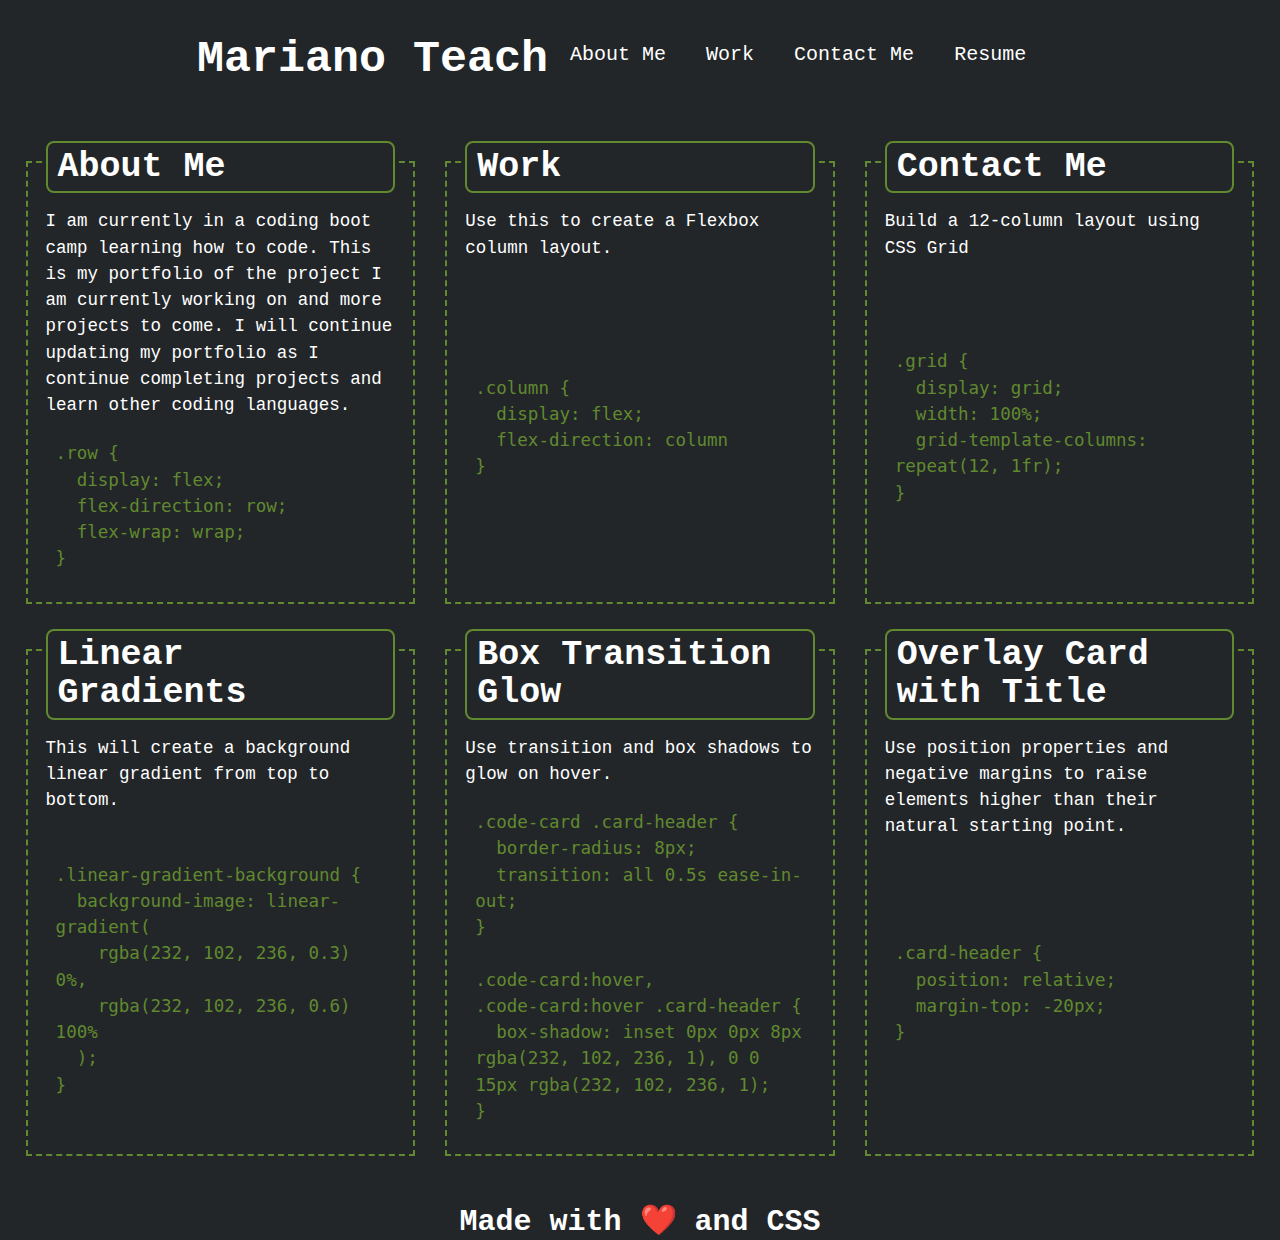
==== index.html @ f0a2143d "first new commit" ====
<!DOCTYPE html>
<html lang="en">

<head>
  <meta charset="UTF-8">
  <meta name="viewport" content="width=device-width, initial-scale=1.0">
  <title>CSS Snippet Cheatsheet</title>
  <link rel="stylesheet" href="./reset.css" />
  <link rel="stylesheet" href="./style.css" />
</head>

<body>


  <header>
    <h1 class="page-title">
      Mariano Teach
    </h1>
    <a href="#">About Me</a>
    <a href="#">Work</a>
    <a href="#">Contact Me</a>
    <a href="#">Resume</a>
  </header>


  <main>
    <section class="row justify-center">
      <div class="card-column">
        <figure class="card code-card">
          <h2 class="card-header">About Me</h2>
          <div class="card-body">
            <p>I am currently in a coding boot camp learning how to code. This is my portfolio of the project I am currently working on and more projects to come.
                I will continue updating my portfolio as I continue completing projects and learn other coding languages.
            </p>
          </div>
          <!-- with the <pre> element, it counts all spaces literally, so proper code indentation cannot be applied in this case -->
          <pre class="code-block"><code>.row {
  display: flex;
  flex-direction: row;
  flex-wrap: wrap;
}</code></pre>
        </figure>
      </div>
      <div class="card-column">
        <figure class="card code-card">
          <h2 class="card-header">Work</h2>
          <div class="card-body">
            <p>Use this to create a Flexbox column layout.</p>
          </div>
          <pre class="code-block"><code>.column {
  display: flex;
  flex-direction: column
}</code></pre>
        </figure>
      </div>

      <div class="card-column">
        <figure class="card code-card">
          <h2 class="card-header">Contact Me</h2>
          <div class="card-body">
            <p>Build a 12-column layout using CSS Grid</p>
          </div>
          <pre class="code-block"><code>.grid {
  display: grid;
  width: 100%;
  grid-template-columns: repeat(12, 1fr);
}</code></pre>
        </figure>
      </div>
      <div class="card-column">
        <figure class="card code-card">
          <h2 class="card-header">Linear Gradients</h2>
          <div class="card-body">
            <p>This will create a background linear gradient from top to bottom.</p>
          </div>
          <pre class="code-block"><code>.linear-gradient-background {
  background-image: linear-gradient(
    rgba(232, 102, 236, 0.3) 0%,
    rgba(232, 102, 236, 0.6) 100%
  );
}</code></pre>
        </figure>
      </div>
      <div class="card-column">
        <figure class="card code-card">
          <h2 class="card-header">Box Transition Glow</h2>
          <div class="card-body">
            <p>Use transition and box shadows to glow on hover.</p>
          </div>
          <pre class="code-block"><code>.code-card .card-header {
  border-radius: 8px;
  transition: all 0.5s ease-in-out;
}

.code-card:hover,
.code-card:hover .card-header {
  box-shadow: inset 0px 0px 8px rgba(232, 102, 236, 1), 0 0 15px rgba(232, 102, 236, 1);
}</code></pre>
        </figure>
      </div>

      <div class="card-column">
        <figure class="card code-card">
          <h2 class="card-header">Overlay Card with Title</h2>
          <div class="card-body">
            <p>Use position properties and negative margins to raise elements higher than their natural starting point.
            </p>
          </div>
          <pre class="code-block"><code>.card-header {
  position: relative;
  margin-top: -20px;
}</code></pre>
        </figure>
      </div>
    </section>
  </main>

  <footer>
    <h3>Made with <span role="img" aria-label="heart">❤️</span> and CSS</h3>
  </footer>

</body>

</html>
---- style.css ----
/* color scheme sourced from http://khroma.co/generator/ */
:root {
    --outer-space: #222629;
    --bright-turquoise: #86C232;
    --gin: #61892f;
    --heliotrope: white;
  }
  
  /* set content highlight color and background */
  ::selection {
    background-color: var(--bright-turquoise);
    color: var(--outer-space);
  }
  
  html {
    /* set 1rem to 10px instead of native 16px to make it easier to calculate font-size values for the rest of the page (e.g. 1.6rem is 16px, 2.0rem is 20px, etc.) */
    font-size: 62.5%;
  }
  
  body {
    /* Sans Serif font stack is implemented to help select the best font for each type of computer operating system */
    font-family: monospace;
  
    /* set body font size to 1.75rem, which is 1.75x more than the font-size of 10px, making it 17.5px  */
    font-size: 1.75rem;
    line-height: 1.5;
    color: var(--gin);
    background-color: var(--outer-space);
  }
  
  h1,
  h2,
  h3,
  h4,
  h5,
  h6 {
    margin-bottom: 0.625rem;
    color: var(--heliotrope);
    font-weight: 700;
    line-height: 1.1;
  }
  
  h1 {
    /* 4rem = 40px (4 * 10px) */
    font-size: 4rem;
  }
  
  h2 {
    font-size: 3.5rem;
  }
  
  h3 {
    font-size: 3rem;
  }
  
  h4 {
    font-size: 2.5rem;
  }
  
  h5 {
    font-size: 2rem;
  }
  
  h6 {
    font-size: 1.5rem;
  }
  
  p {
    margin-bottom: 1rem;
  }
  
  code {
    /* Monospace font stack is used for our code blocks to make it look more like code */
    font-family: Consolas, 'Andale Mono WT', 'Andale Mono', 'Lucida Console',
      'Lucida Sans Typewriter', 'DejaVu Sans Mono', 'Bitstream Vera Sans Mono',
      'Liberation Mono', 'Nimbus Mono L', Monaco, 'Courier New', Courier,
      monospace;
  }
  
  header {
    display: flex;
    width: 96%;
    margin: 0 auto;
    padding: 2.5rem;
    text-align: left;
  }
  
  header h1.page-title {
    padding: 1rem 1.2rem;
    font-size: 4.5rem;
  }
  
  header a {
    display: flex;
    color: var(--outer-space);
    color: var(--heliotrope);
    padding: 20px 10px;
    text-decoration: none;
    text-align: right;
    padding-top: 15px;
    margin-right: 20px;
    font-size: 20px;
  }

 
  main {
    width: 96%;
    margin: 2rem auto;
  }
  
  footer {
    margin: 1.5rem;
    text-align: center;
  }
  
  /* create our main grid with flexbox, use negative margins to offset the padding on the .card-column class */
  .row {
    display: flex;
    flex-wrap: wrap;
    flex-direction: row;
    margin-left: -1.5rem;
    margin-right: -1.5rem;
  }
  
  .justify-center {
    justify-content: center;
  }
  
  /* using a mobile-first approach, set base column width to be 100% and we'll update it using media queries for larger screen sizes */
  .card-column {
    flex: 1 0 100%;
    padding: 1.5rem;
    /* when the screen resizes, make it so our columns don't jump in size */
    transition: flex-basis 500ms linear;
    margin-bottom: 1.5rem;
  }
  
  /* make each code card a flexbox column to align and justify content within it */
  .code-card {
    display: flex;
    flex-direction: column;
    justify-content: flex-start;
    min-height: 100%;
    padding: 2rem;
    color: var(--heliotrope);
  
    /* outline is like border, but on the outside of the box instead of inside */
    outline: 2px dashed var(--gin);
    outline-offset: -2px;
    transition: all 0.5s ease-in-out;
  }
  
  .code-card .card-header {
    /* use position and negative margins to move title of card over the card's outline and create an overlap effect */
    position: relative;
    margin: -4rem 0 1.5rem 0;
    padding: 0.5rem 1rem;
    background-color: var(--outer-space);
    color: var(--heliotrope);
    border: 2px solid var(--gin);
    border-radius: 8px;
    transition: all 0.5s ease-in-out;
  }
  
  /* set an outer and inner drop shadow on the card to create a glowing effect on hover */
  .code-card:hover,
  .code-card:hover .card-header {
    box-shadow: inset 0px 0px 8px var(--heliotrope), 0 0 15px var(--heliotrope);
  }
  
  /* each card's code block grows to the height of the largest code block on the page, making each card even in height */
  .code-card .code-block {
    flex-grow: 1;
  }
  
  .code-card pre {
    /* set styles to make it so code wraps in <pre> instead of overflowing */
    white-space: pre-wrap;
    overflow: auto;
    tab-size: 4;
    padding: 1.2rem 1rem;
    color: var(--gin);
    border-radius: 8px;
    /* use linear-gradient() function to create a fading background  */
    background-image: linear-gradient(
      rgba(#9bacb6) 0%,
      rgba(#394a4d) 100%
    );
    display: flex;
    align-items: center;
  }
  
  /* on <pre> click, select all contents so the code is highlighted */
  .code-card pre:active {
    user-select: all;
  }
  
  /* using a mobile-first approach, use `min-width` values going from narrow -> wide for a responsive design */
  @media screen and (min-width: 768px) {
    /* on tablets, set columns to only be 50% of the width and not grow */
    .card-column {
      flex: 0 0 50%;
      max-width: 50%;
    }
  
    /* select the last child to grow to full width if it has space to grow */
    .card-column:last-child {
      flex-grow: 1;
    }
  }
  
  /* media query for larger screens */
  @media screen and (min-width: 992px) {
    header {
      width: 75%;
    }
  
    .card-column {
      flex: 0 0 33.333%;
      max-width: 33.333%;
    }
  }
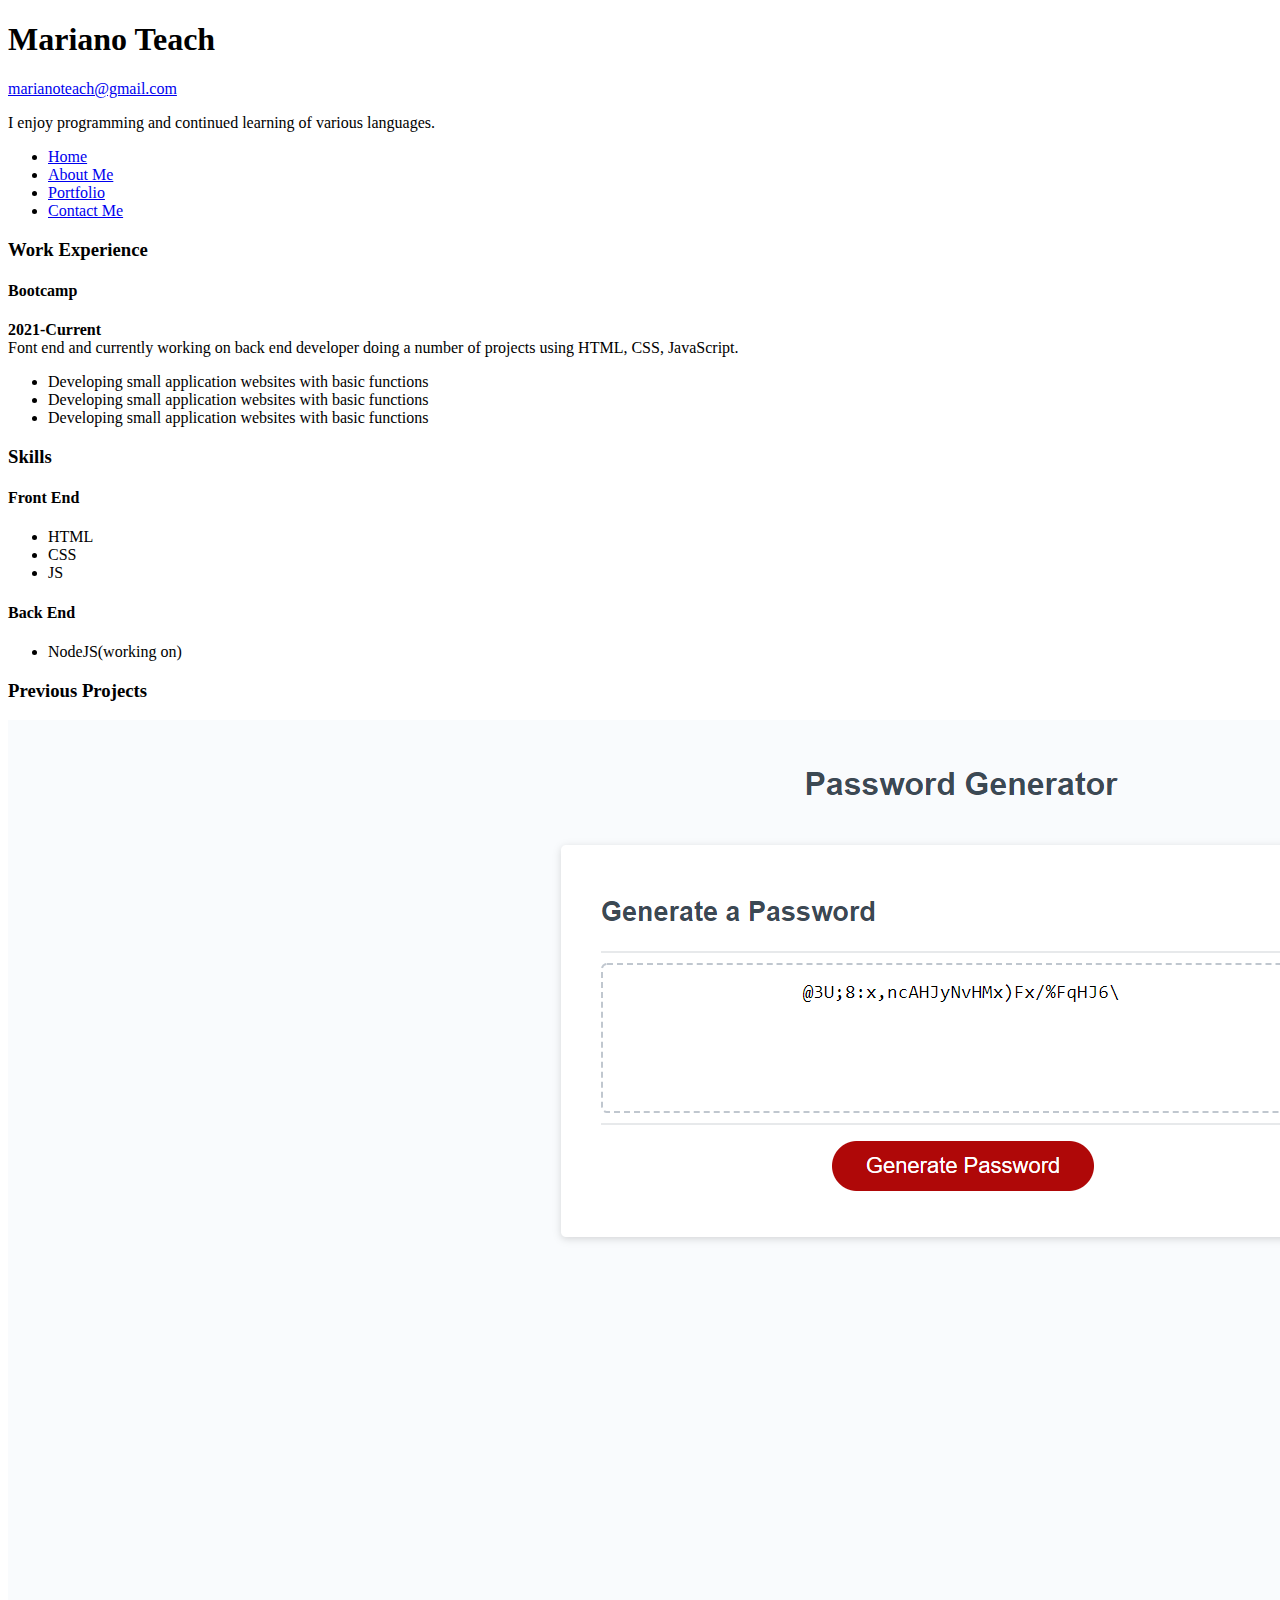
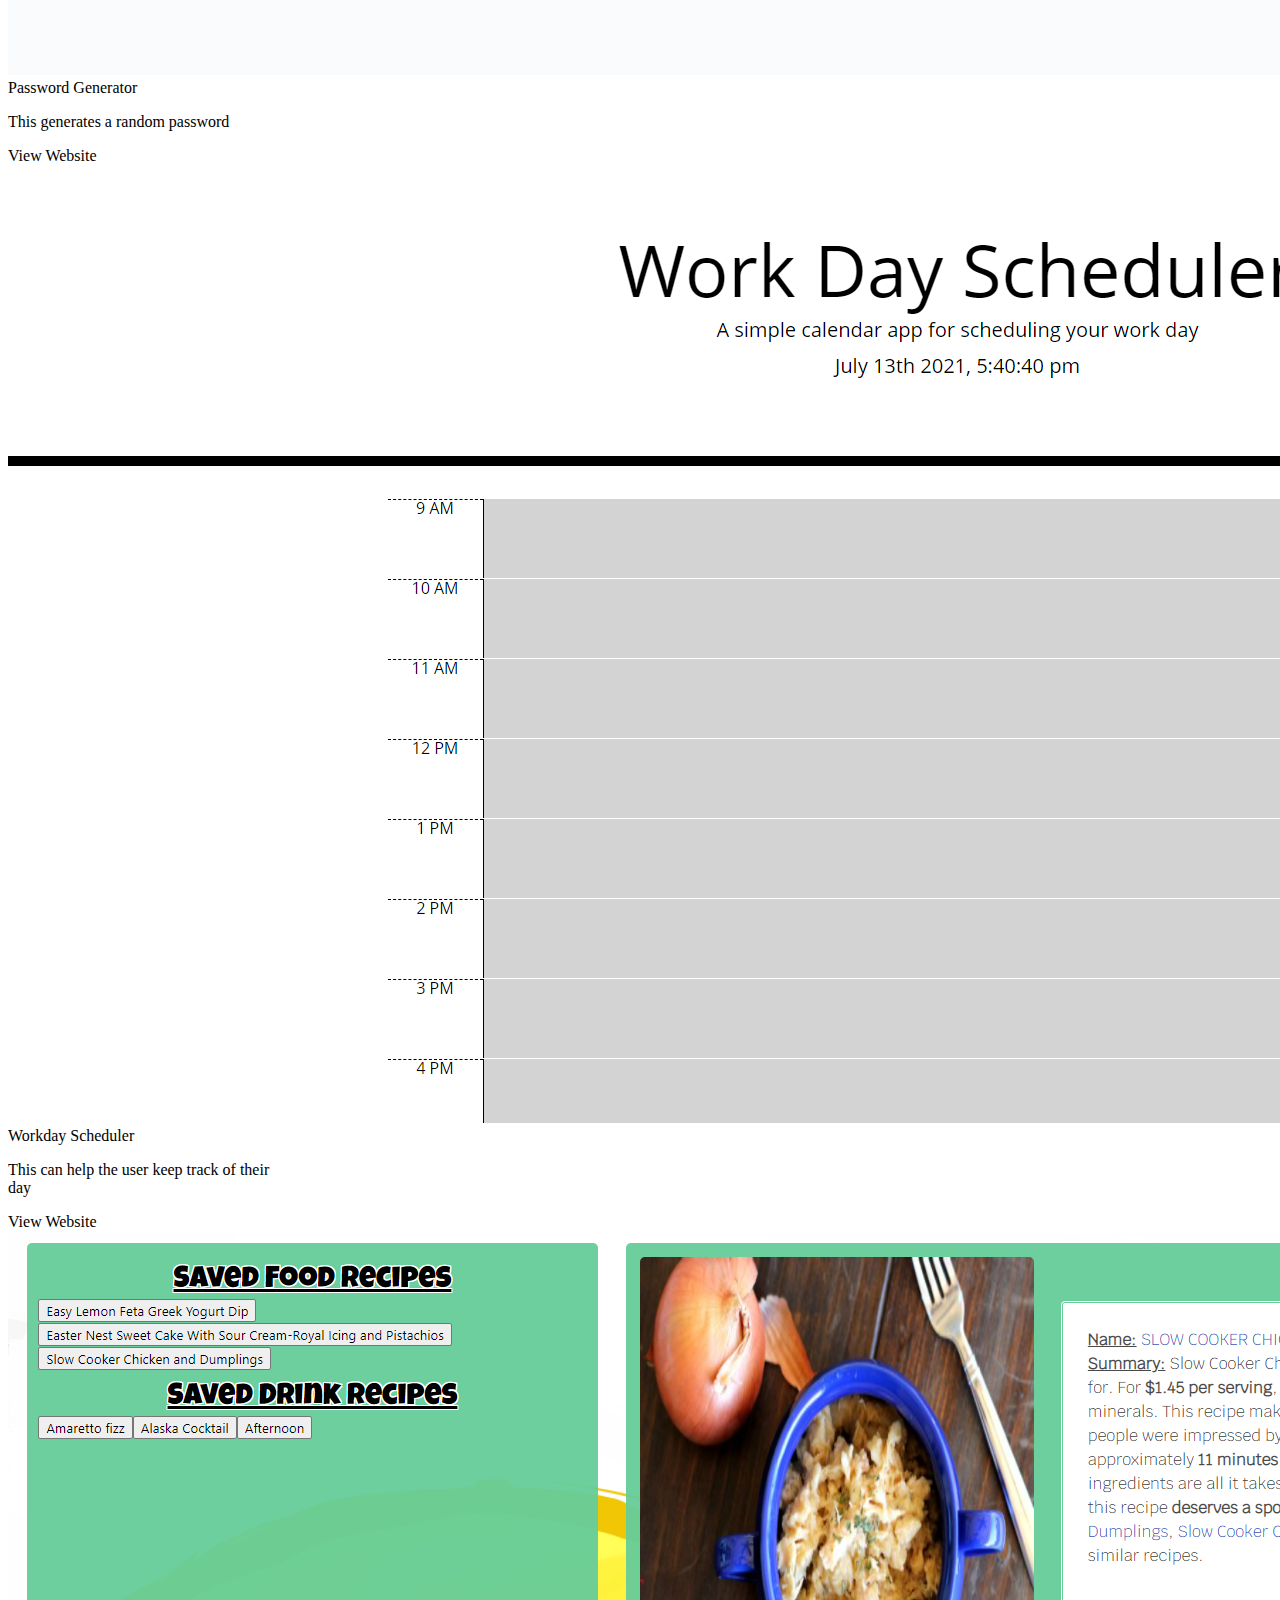
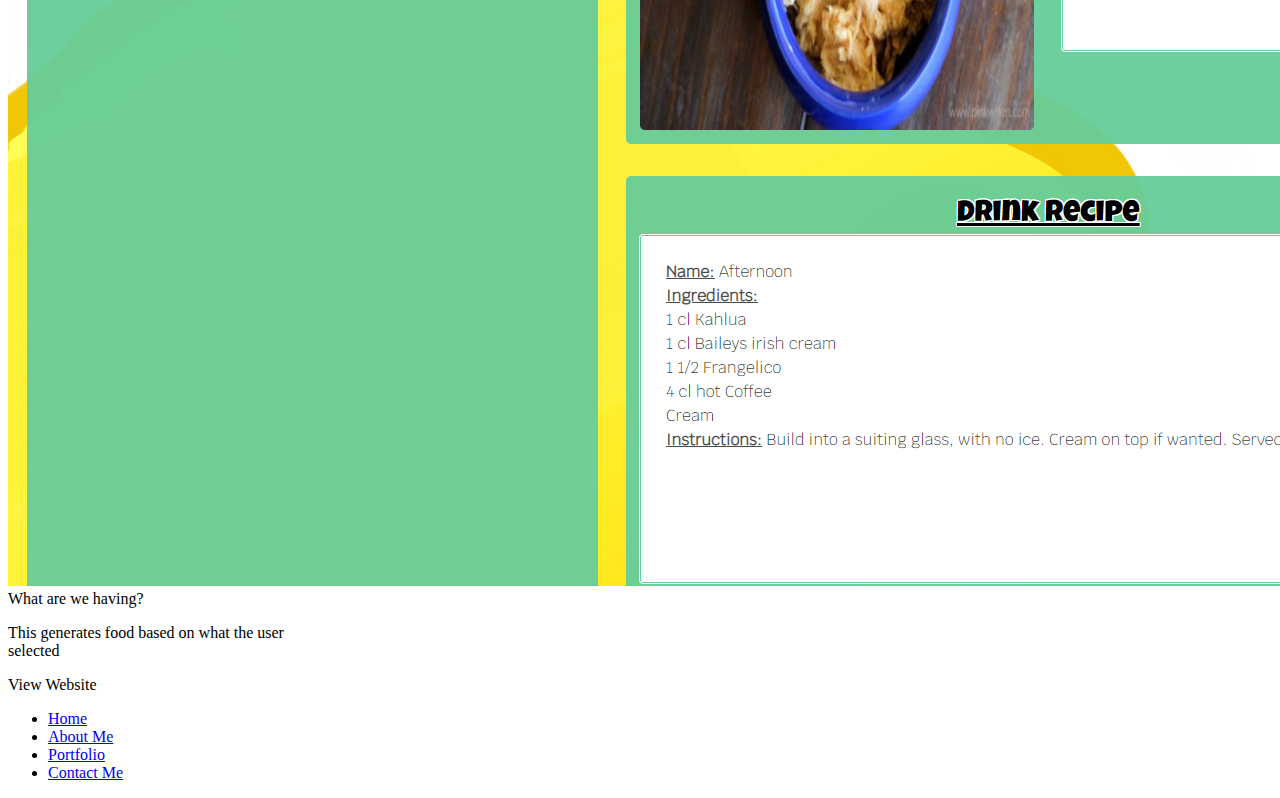
==== commit ed8a7916: "adding another html" ====
--- a/index.html
+++ b/index.html
@@ -1,124 +1,152 @@
-<!DOCTYPE html>
+<!doctype html>
 <html lang="en">
+<head>
+    <!-- Required meta tags -->
+    <meta charset="utf-8">
+    <meta name="viewport" content="width=device-width, initial-scale=1">
 
-<head>
-  <meta charset="UTF-8">
-  <meta name="viewport" content="width=device-width, initial-scale=1.0">
-  <title>CSS Snippet Cheatsheet</title>
-  <link rel="stylesheet" href="./reset.css" />
-  <link rel="stylesheet" href="./style.css" />
+    <!-- Bootstrap CSS -->
+    <link href="https://cdn.jsdelivr.net/npm/bootstrap@5.0.2/dist/css/bootstrap.min.css" rel="stylesheet" integrity="sha384-EVSTQN3/azprG1Anm3QDgpJLIm9Nao0Yz1ztcQTwFspd3yD65VohhpuuCOmLASjC" crossorigin="anonymous">
+
+    <title>Portfolio</title>
 </head>
+<body>
+    <div class="container  my-5">
+    <h1>Mariano Teach</h1>
+    <a href="mailto:" type="button" class="btn btn-outline-primary">
+        marianoteach@gmail.com
+    </a>
+    <p class="lead">
+        I enjoy programming and continued learning of various languages.
+    </div>
+    <div class="container">
+        <nav>
+            <ul class ="nav nav-pills">
+                <li class="nav-item">
+                    <a href="#" class="nav-link active">Home</a>
+                </li>
+                <li class="nav-item">
+                    <a href="/about.html" class="nav-link">About Me</a>
+                </li>
+                <li class="nav-item">
+                    <a href="#" class="nav-link">Portfolio</a>
+                </li>
+                <li class="nav-item">
+                    <a href="#" class="nav-link">Contact Me</a>
+                </li>
+            </ul>
+        </nav>
+    </div>
 
-<body>
+    <div class="container mt-5">
+        
+        <div class="row">
+            <div class="col">
+                <h3 class="mb-3">Work Experience</h3>
+                <div class="card mb-3">
+                    <div class="card-body">
+                <div class="mx-3">
+                    <h4>Bootcamp</h4>
+                <div><strong>2021-Current</strong></div>
+                Font end and currently working on back end developer doing a number of projects using HTML, CSS, JavaScript.
+                </div>
+            <ul class="list-group list-group-flush mt-2">
+                <li class="list-group-item">Developing small application websites with basic functions</li>
+                <li class="list-group-item">Developing small application websites with basic functions</li>
+                <li class="list-group-item">Developing small application websites with basic functions</li>
+            </ul>
+            </div>
+                </div>
+            </div>
+            <div class="col">
+                <h3 class="mb-3">Skills</h3>
+                <div class="card mb-3">
+                    <div class="card-body">
+                        <div class="mx-3">
+                            <h4>Front End</h4>
+                            <ul>
+                                <li>HTML</li>
+                                <li>CSS</li>
+                                <li>JS</li>
+                            </ul>
+                        </div>
+                    </div>
+                    <div class="card-body">
+                        <div class="mx-3">
+                            <h4>Back End</h4>
+                            <ul>
+                                <li>NodeJS(working on)</li>
+                            </ul>
+                        </div>
+                    </div>
+                </div>
+            </div>
+    </div>
 
+    <div class="container mt-5">
+        <h3>Previous Projects</h3>
+        <div class="row">
+            <div class="col-lg3">
+                <div class="card m-b-3" style="width: 18rem;">
+                    <img src="Screenshot (20).png" alt="Password Generator" class="card-img-top">
+                    <div class="card-body">
+                        <div class="card-title">Password Generator</div>
+                        <p class="card-text">This generates a random password</p>
+                        <div class="btn btn-primary">View Website</div>
+                    </div>
+                </div>
+            </div>
+        </div>
+            <div class="col-lg3">
+                <div class="card m-b-3" style="width: 18rem;">
+                    <img src="Screenshot (21).png" alt="Workday Scheduler" class="card-img-top">
+                    <div class="card-body">
+                        <div class="card-title">Workday Scheduler</div>
+                        <p class="card-text">This can help the user keep track of their day</p>
+                        <div class="btn btn-primary">View Website</div>
+                    </div>
+                </div>
+            </div>
+        <div class="col-lg3">
+                <div class="card m-b-3" style="width: 18rem;">
+                    <img src="Screenshot (22).png" alt="Food Generator" class="card-img-top">
+                    <div class="card-body">
+                        <div class="card-title">What are we having?</div>
+                        <p class="card-text">This generates food based on what the user selected</p>
+                        <div class="btn btn-primary">View Website</div>
+                    </div>
+                </div>
+            </div>
+        </div>
 
-  <header>
-    <h1 class="page-title">
-      Mariano Teach
-    </h1>
-    <a href="#">About Me</a>
-    <a href="#">Work</a>
-    <a href="#">Contact Me</a>
-    <a href="#">Resume</a>
-  </header>
+        <div class="container my-5">
+            <nav>
+                <ul class ="nav nav-pills">
+                    <li class="nav-item">
+                        <a href="#" class="nav-link active">Home</a>
+                    </li>
+                    <li class="nav-item">
+                        <a href="/about.html" class="nav-link">About Me</a>
+                    </li>
+                    <li class="nav-item">
+                        <a href="#" class="nav-link">Portfolio</a>
+                    </li>
+                    <li class="nav-item">
+                        <a href="#" class="nav-link">Contact Me</a>
+                    </li>
+                </ul>
+            </nav>
+        </div>
 
+    <!-- Optional JavaScript; choose one of the two! -->
 
-  <main>
-    <section class="row justify-center">
-      <div class="card-column">
-        <figure class="card code-card">
-          <h2 class="card-header">About Me</h2>
-          <div class="card-body">
-            <p>I am currently in a coding boot camp learning how to code. This is my portfolio of the project I am currently working on and more projects to come.
-                I will continue updating my portfolio as I continue completing projects and learn other coding languages.
-            </p>
-          </div>
-          <!-- with the <pre> element, it counts all spaces literally, so proper code indentation cannot be applied in this case -->
-          <pre class="code-block"><code>.row {
-  display: flex;
-  flex-direction: row;
-  flex-wrap: wrap;
-}</code></pre>
-        </figure>
-      </div>
-      <div class="card-column">
-        <figure class="card code-card">
-          <h2 class="card-header">Work</h2>
-          <div class="card-body">
-            <p>Use this to create a Flexbox column layout.</p>
-          </div>
-          <pre class="code-block"><code>.column {
-  display: flex;
-  flex-direction: column
-}</code></pre>
-        </figure>
-      </div>
+    <!-- Option 1: Bootstrap Bundle with Popper -->
+    <script src="https://cdn.jsdelivr.net/npm/bootstrap@5.0.2/dist/js/bootstrap.bundle.min.js" integrity="sha384-MrcW6ZMFYlzcLA8Nl+NtUVF0sA7MsXsP1UyJoMp4YLEuNSfAP+JcXn/tWtIaxVXM" crossorigin="anonymous"></script>
 
-      <div class="card-column">
-        <figure class="card code-card">
-          <h2 class="card-header">Contact Me</h2>
-          <div class="card-body">
-            <p>Build a 12-column layout using CSS Grid</p>
-          </div>
-          <pre class="code-block"><code>.grid {
-  display: grid;
-  width: 100%;
-  grid-template-columns: repeat(12, 1fr);
-}</code></pre>
-        </figure>
-      </div>
-      <div class="card-column">
-        <figure class="card code-card">
-          <h2 class="card-header">Linear Gradients</h2>
-          <div class="card-body">
-            <p>This will create a background linear gradient from top to bottom.</p>
-          </div>
-          <pre class="code-block"><code>.linear-gradient-background {
-  background-image: linear-gradient(
-    rgba(232, 102, 236, 0.3) 0%,
-    rgba(232, 102, 236, 0.6) 100%
-  );
-}</code></pre>
-        </figure>
-      </div>
-      <div class="card-column">
-        <figure class="card code-card">
-          <h2 class="card-header">Box Transition Glow</h2>
-          <div class="card-body">
-            <p>Use transition and box shadows to glow on hover.</p>
-          </div>
-          <pre class="code-block"><code>.code-card .card-header {
-  border-radius: 8px;
-  transition: all 0.5s ease-in-out;
-}
-
-.code-card:hover,
-.code-card:hover .card-header {
-  box-shadow: inset 0px 0px 8px rgba(232, 102, 236, 1), 0 0 15px rgba(232, 102, 236, 1);
-}</code></pre>
-        </figure>
-      </div>
-
-      <div class="card-column">
-        <figure class="card code-card">
-          <h2 class="card-header">Overlay Card with Title</h2>
-          <div class="card-body">
-            <p>Use position properties and negative margins to raise elements higher than their natural starting point.
-            </p>
-          </div>
-          <pre class="code-block"><code>.card-header {
-  position: relative;
-  margin-top: -20px;
-}</code></pre>
-        </figure>
-      </div>
-    </section>
-  </main>
-
-  <footer>
-    <h3>Made with <span role="img" aria-label="heart">❤️</span> and CSS</h3>
-  </footer>
-
+    <!-- Option 2: Separate Popper and Bootstrap JS -->
+    <!--
+    <script src="https://cdn.jsdelivr.net/npm/@popperjs/core@2.9.2/dist/umd/popper.min.js" integrity="sha384-IQsoLXl5PILFhosVNubq5LC7Qb9DXgDA9i+tQ8Zj3iwWAwPtgFTxbJ8NT4GN1R8p" crossorigin="anonymous"></script>
+    <script src="https://cdn.jsdelivr.net/npm/bootstrap@5.0.2/dist/js/bootstrap.min.js" integrity="sha384-cVKIPhGWiC2Al4u+LWgxfKTRIcfu0JTxR+EQDz/bgldoEyl4H0zUF0QKbrJ0EcQF" crossorigin="anonymous"></script>
+    -->
 </body>
-
 </html>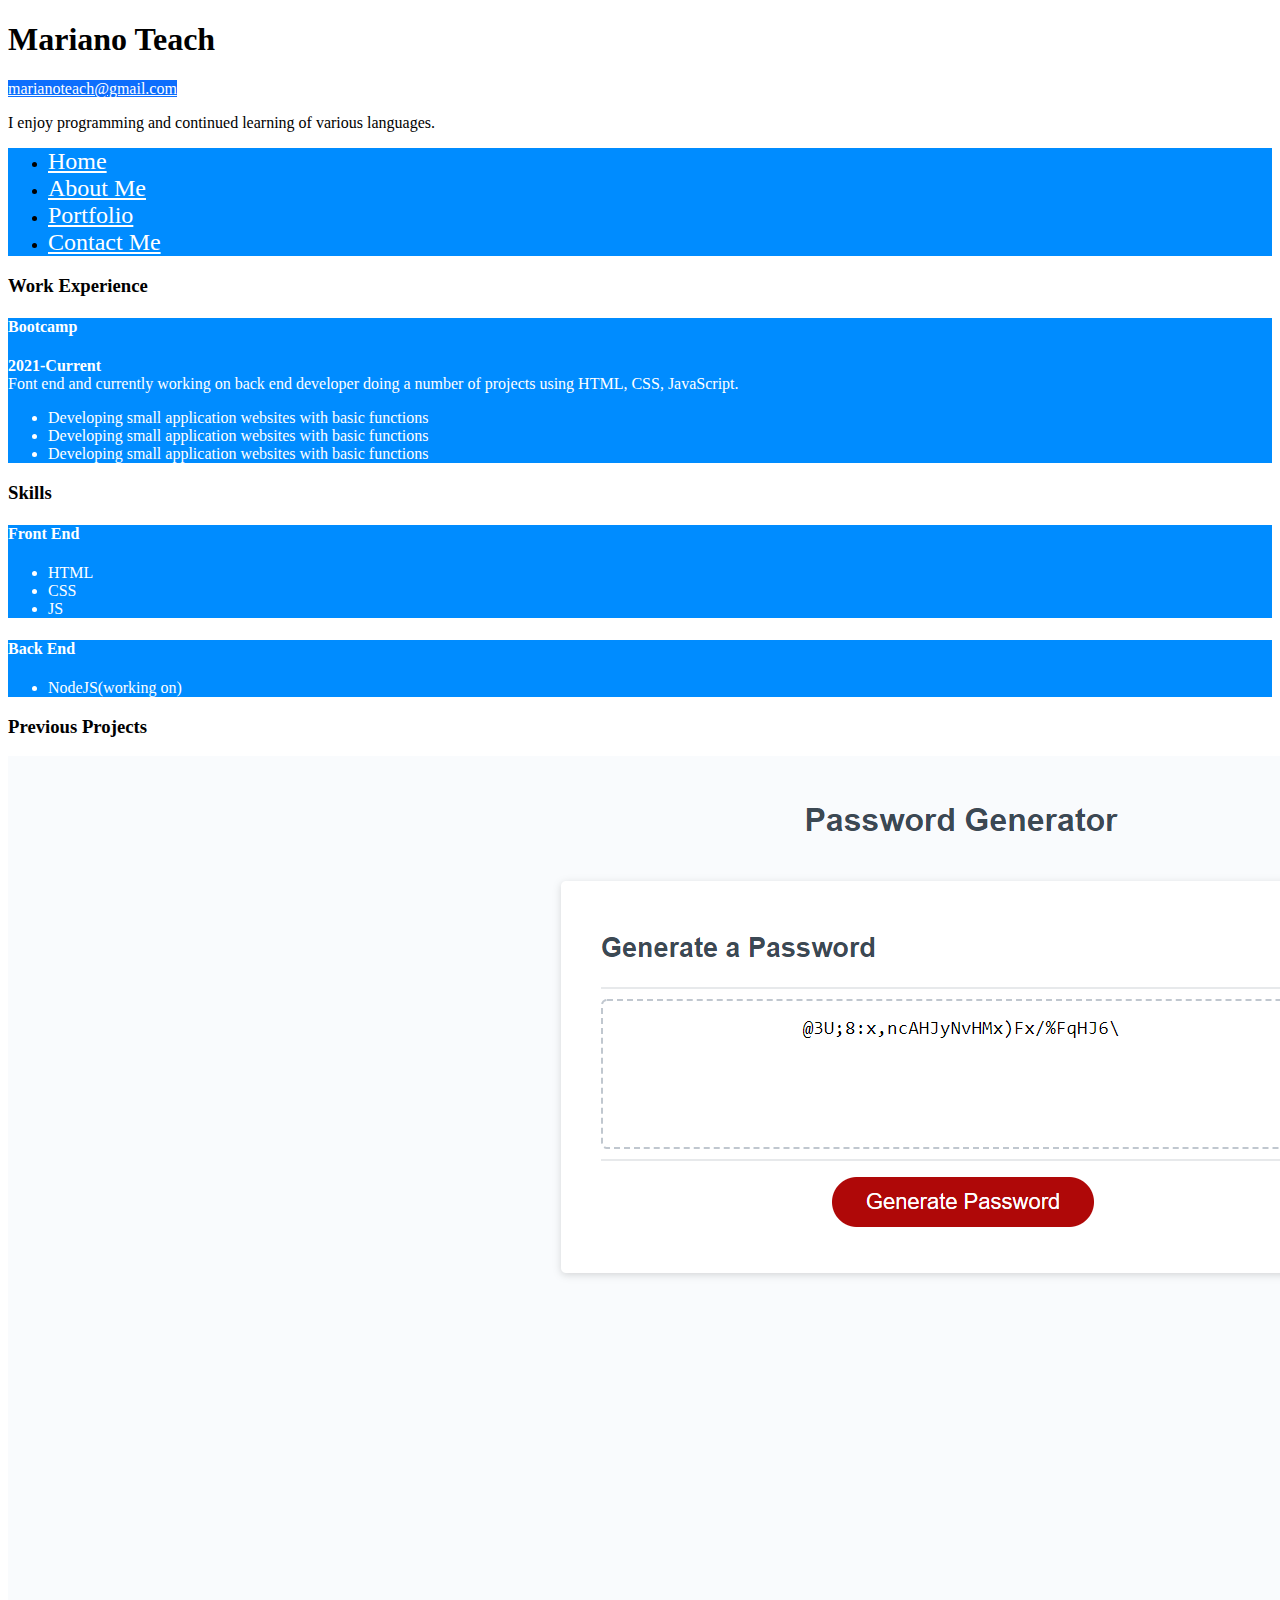
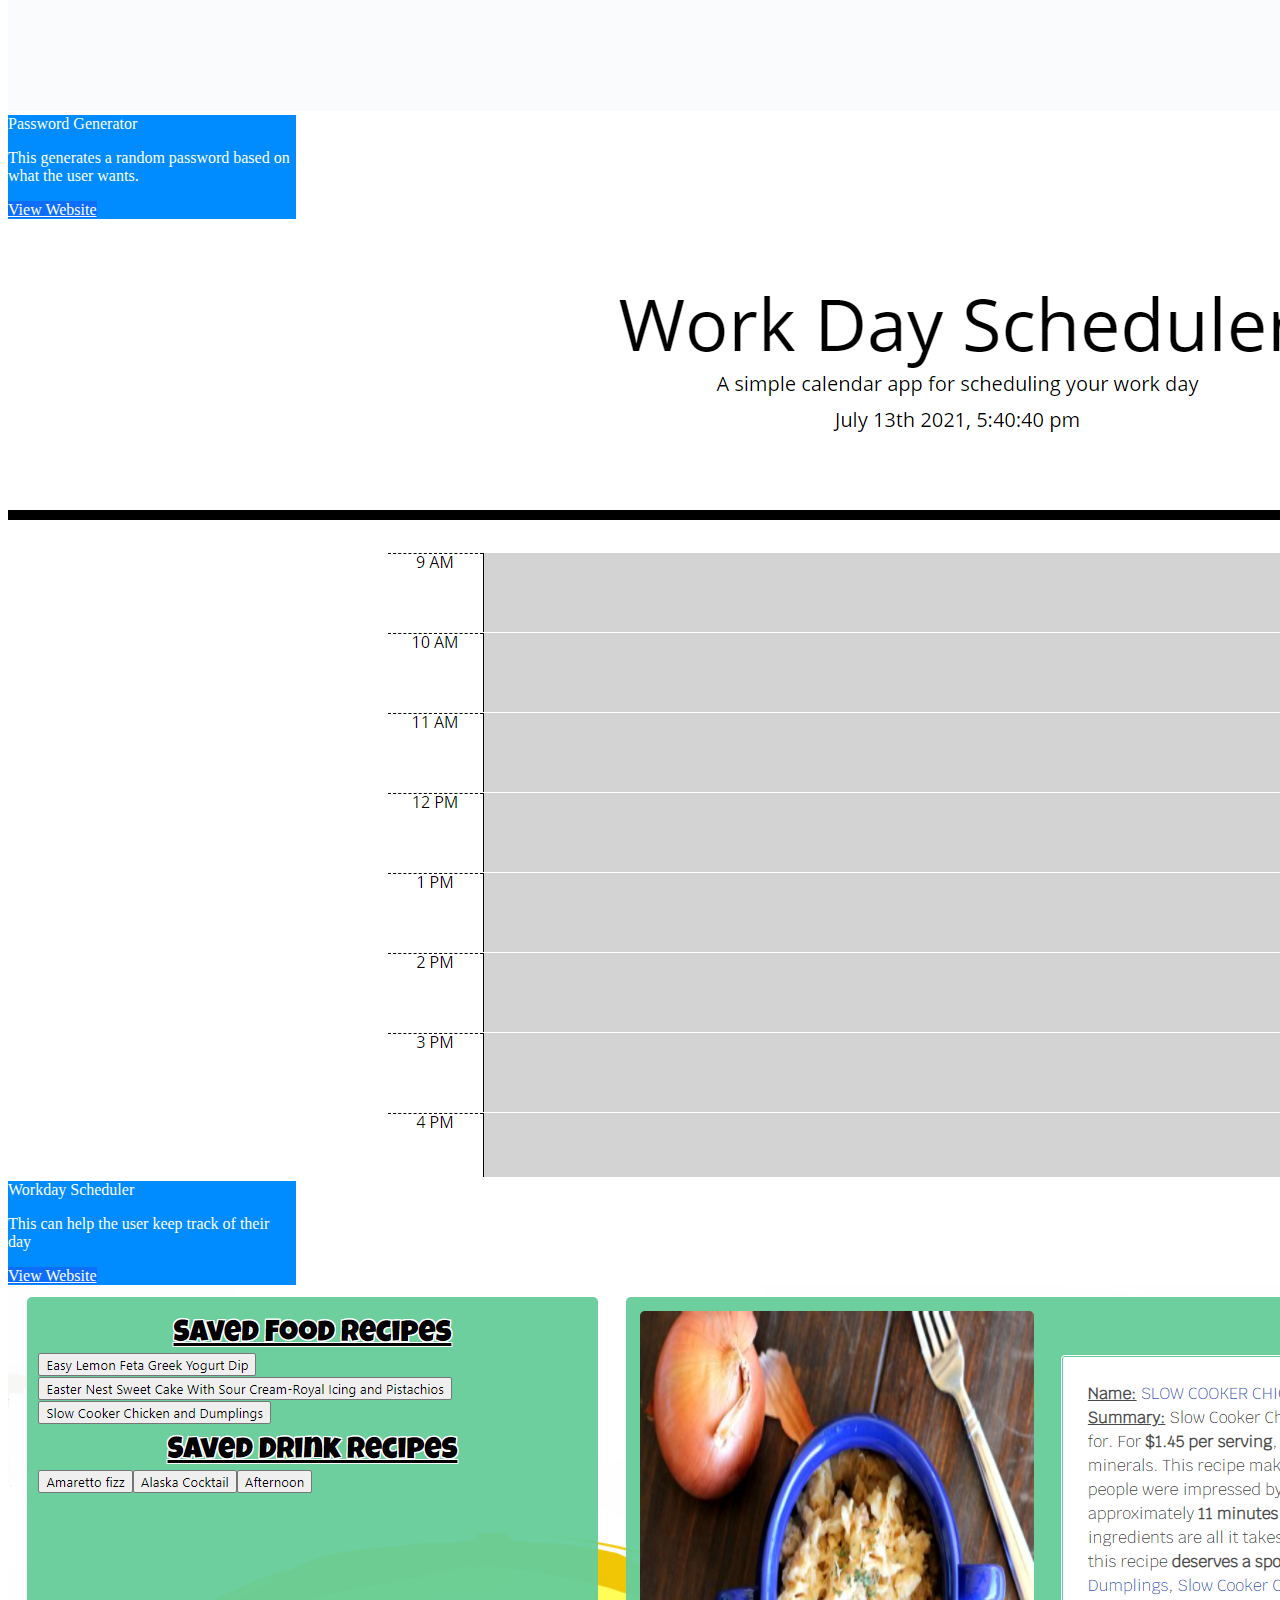
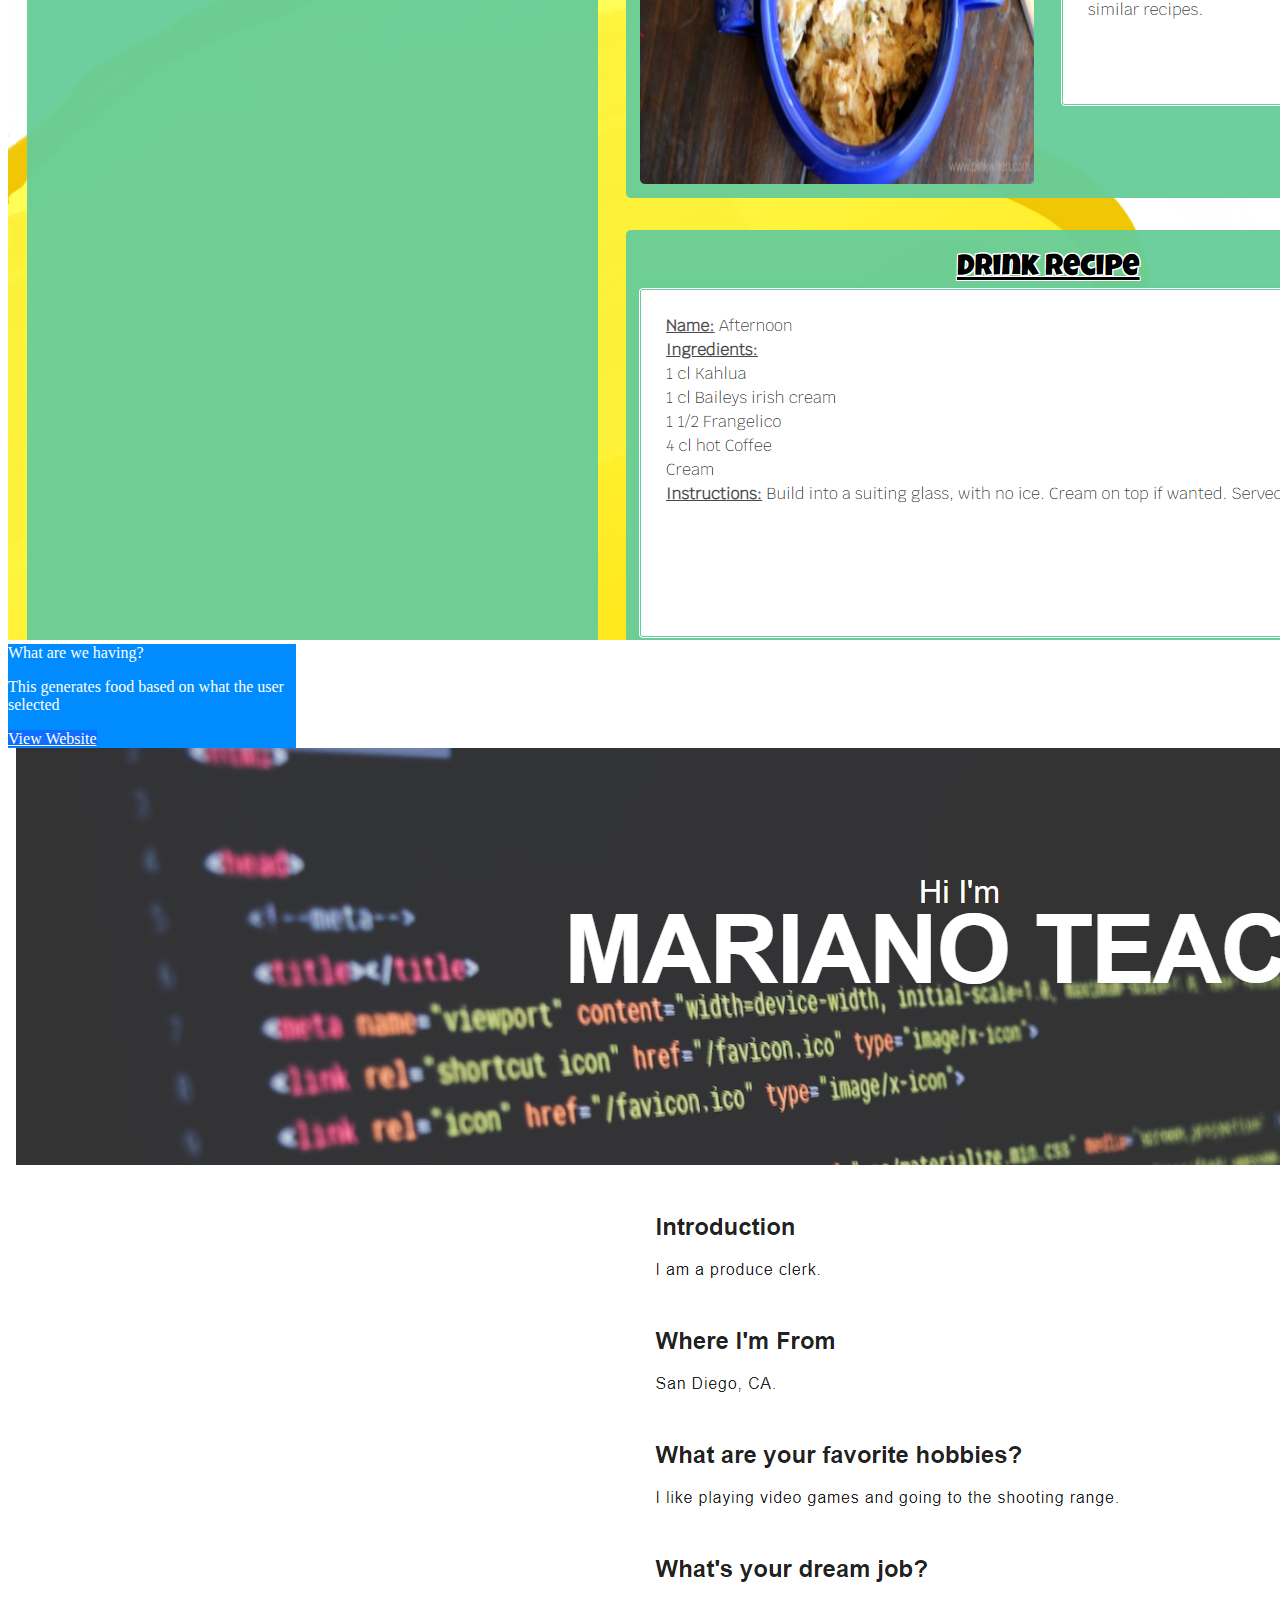
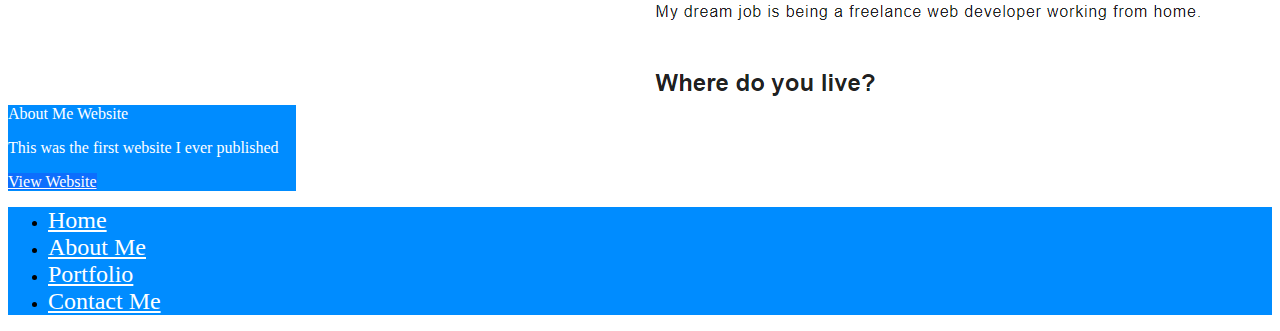
==== commit 3c1b9800: "styling css" ====
--- a/index.html
+++ b/index.html
@@ -1,32 +1,30 @@
 <!doctype html>
 <html lang="en">
 <head>
-    <!-- Required meta tags -->
     <meta charset="utf-8">
     <meta name="viewport" content="width=device-width, initial-scale=1">
-
-    <!-- Bootstrap CSS -->
     <link href="https://cdn.jsdelivr.net/npm/bootstrap@5.0.2/dist/css/bootstrap.min.css" rel="stylesheet" integrity="sha384-EVSTQN3/azprG1Anm3QDgpJLIm9Nao0Yz1ztcQTwFspd3yD65VohhpuuCOmLASjC" crossorigin="anonymous">
+    <link rel="stylesheet" href="style.css">
 
     <title>Portfolio</title>
 </head>
 <body>
     <div class="container  my-5">
     <h1>Mariano Teach</h1>
-    <a href="mailto:" type="button" class="btn btn-outline-primary">
+    <a href="mailto:" type="button" class="btn custom-btn">
         marianoteach@gmail.com
     </a>
     <p class="lead">
         I enjoy programming and continued learning of various languages.
     </div>
     <div class="container">
-        <nav>
+        <nav class="custom-navbar">
             <ul class ="nav nav-pills">
                 <li class="nav-item">
-                    <a href="#" class="nav-link active">Home</a>
+                    <a href="index.html" class="nav-link active">Home</a>
                 </li>
                 <li class="nav-item">
-                    <a href="/about.html" class="nav-link">About Me</a>
+                    <a href="about.html" class="nav-link">About Me</a>
                 </li>
                 <li class="nav-item">
                     <a href="#" class="nav-link">Portfolio</a>
@@ -43,25 +41,25 @@
         <div class="row">
             <div class="col">
                 <h3 class="mb-3">Work Experience</h3>
-                <div class="card mb-3">
-                    <div class="card-body">
+                <div class="card mb-3 custom-card">
+                    <div class="card-body custom-card-header">
                 <div class="mx-3">
                     <h4>Bootcamp</h4>
                 <div><strong>2021-Current</strong></div>
                 Font end and currently working on back end developer doing a number of projects using HTML, CSS, JavaScript.
                 </div>
-            <ul class="list-group list-group-flush mt-2">
-                <li class="list-group-item">Developing small application websites with basic functions</li>
-                <li class="list-group-item">Developing small application websites with basic functions</li>
-                <li class="list-group-item">Developing small application websites with basic functions</li>
+            <ul class="list-group list-group-flush mt-2 ">
+                <li class="list-group-item custom-card-header">Developing small application websites with basic functions</li>
+                <li class="list-group-item custom-card-header">Developing small application websites with basic functions</li>
+                <li class="list-group-item custom-card-header">Developing small application websites with basic functions</li>
             </ul>
             </div>
                 </div>
             </div>
             <div class="col">
                 <h3 class="mb-3">Skills</h3>
-                <div class="card mb-3">
-                    <div class="card-body">
+                <div class="card mb-3 custom-card">
+                    <div class="card-body custom-card-header">
                         <div class="mx-3">
                             <h4>Front End</h4>
                             <ul>
@@ -71,7 +69,7 @@
                             </ul>
                         </div>
                     </div>
-                    <div class="card-body">
+                    <div class="card-body custom-card-header">
                         <div class="mx-3">
                             <h4>Back End</h4>
                             <ul>
@@ -86,47 +84,56 @@
     <div class="container mt-5">
         <h3>Previous Projects</h3>
         <div class="row">
-            <div class="col-lg3">
+            <div class="col-lg-3">
                 <div class="card m-b-3" style="width: 18rem;">
                     <img src="Screenshot (20).png" alt="Password Generator" class="card-img-top">
-                    <div class="card-body">
+                    <div class="card-body custom-card-header">
                         <div class="card-title">Password Generator</div>
-                        <p class="card-text">This generates a random password</p>
-                        <div class="btn btn-primary">View Website</div>
+                        <p class="card-text">This generates a random password based on what the user wants.</p>
+                        <a href="https://teachy0u.github.io/Password-Generator/" class="btn custom-a">View Website</a>
+                    </div>
+                </div>
+            </div>
+            <div class="col-lg-3">
+                <div class="card m-b-3" style="width: 18rem;">
+                    <img src="Screenshot (21).png" alt="Workday Scheduler" class="card-img-top">
+                    <div class="card-body custom-card-header">
+                        <div class="card-title">Workday Scheduler</div>
+                        <p class="card-text">This can help the user keep track of their day</p>
+                        <a href="https://teachy0u.github.io/WorkdayScheduler/" class="btn custom-a">View Website</a>
+                    </div>
+                </div>
+            </div>
+            <div class="col-lg-3">
+                <div class="card m-b-3" style="width: 18rem;">
+                    <img src="Screenshot (22).png" alt="Food Generator" class="card-img-top">
+                    <div class="card-body custom-card-header">
+                        <div class="card-title">What are we having?</div>
+                        <p class="card-text">This generates food based on what the user selected</p>
+                        <a href="https://imoranmo.github.io/What-are-we-having/" class="btn custom-a">View Website</a>
+                    </div>
+                </div>
+            </div>
+            <div class="col-lg-3">
+                <div class="card m-b-3" style="width: 18rem;">
+                    <img src="Screenshot (24).png" alt="About Me gives out my information" class="card-img-top">
+                    <div class="card-body custom-card-header">
+                        <div class="card-title">About Me Website</div>
+                        <p class="card-text">This was the first website I ever published</p>
+                        <a href="https://teachy0u.github.io/prework-about-me/" class="btn custom-a">View Website</a>
                     </div>
                 </div>
             </div>
         </div>
-            <div class="col-lg3">
-                <div class="card m-b-3" style="width: 18rem;">
-                    <img src="Screenshot (21).png" alt="Workday Scheduler" class="card-img-top">
-                    <div class="card-body">
-                        <div class="card-title">Workday Scheduler</div>
-                        <p class="card-text">This can help the user keep track of their day</p>
-                        <div class="btn btn-primary">View Website</div>
-                    </div>
-                </div>
-            </div>
-        <div class="col-lg3">
-                <div class="card m-b-3" style="width: 18rem;">
-                    <img src="Screenshot (22).png" alt="Food Generator" class="card-img-top">
-                    <div class="card-body">
-                        <div class="card-title">What are we having?</div>
-                        <p class="card-text">This generates food based on what the user selected</p>
-                        <div class="btn btn-primary">View Website</div>
-                    </div>
-                </div>
-            </div>
-        </div>
-
+    </div>
         <div class="container my-5">
-            <nav>
+            <nav class="custom-navbar">
                 <ul class ="nav nav-pills">
                     <li class="nav-item">
-                        <a href="#" class="nav-link active">Home</a>
+                        <a href="index.html" class="nav-link active">Home</a>
                     </li>
                     <li class="nav-item">
-                        <a href="/about.html" class="nav-link">About Me</a>
+                        <a href="about.html" class="nav-link">About Me</a>
                     </li>
                     <li class="nav-item">
                         <a href="#" class="nav-link">Portfolio</a>
@@ -137,16 +144,6 @@
                 </ul>
             </nav>
         </div>
-
-    <!-- Optional JavaScript; choose one of the two! -->
-
-    <!-- Option 1: Bootstrap Bundle with Popper -->
     <script src="https://cdn.jsdelivr.net/npm/bootstrap@5.0.2/dist/js/bootstrap.bundle.min.js" integrity="sha384-MrcW6ZMFYlzcLA8Nl+NtUVF0sA7MsXsP1UyJoMp4YLEuNSfAP+JcXn/tWtIaxVXM" crossorigin="anonymous"></script>
-
-    <!-- Option 2: Separate Popper and Bootstrap JS -->
-    <!--
-    <script src="https://cdn.jsdelivr.net/npm/@popperjs/core@2.9.2/dist/umd/popper.min.js" integrity="sha384-IQsoLXl5PILFhosVNubq5LC7Qb9DXgDA9i+tQ8Zj3iwWAwPtgFTxbJ8NT4GN1R8p" crossorigin="anonymous"></script>
-    <script src="https://cdn.jsdelivr.net/npm/bootstrap@5.0.2/dist/js/bootstrap.min.js" integrity="sha384-cVKIPhGWiC2Al4u+LWgxfKTRIcfu0JTxR+EQDz/bgldoEyl4H0zUF0QKbrJ0EcQF" crossorigin="anonymous"></script>
-    -->
 </body>
 </html>--- a/style.css
+++ b/style.css
@@ -0,0 +1,54 @@
+:root {
+    --brown: #0d6efd;
+    --tan: #ffffff;
+    --teal: #008cff;
+    --lightteal: #ffffff;
+    --light: #0d6efd;
+  }
+  ::selection {
+    color: var(--brown);
+    background-color: var(--light);
+  }
+  
+  .custom-navbar {
+    background-color: var(--teal);
+  }
+  
+  .custom-navbar a {
+    font-size: 1.5rem;
+    color: var(--lightteal);
+  }
+  
+  .custom-navbar a:hover {
+    color: var(--light);
+  }
+  
+  .custom-btn {
+    background-color: var(--brown);
+    color: var(--tan);
+  }
+  
+  .custom-btn:hover {
+    background-color: var(--tan);
+    color: var(--brown);
+  }
+  
+  .custom-card {
+    border-color: var(--teal);
+    color: var(--brown);
+  }
+  
+  .custom-card-header {
+    background-color: var(--teal);
+    color: var(--lightteal);
+  }
+
+  .custom-a {
+    background-color: var(--brown);
+    color: var(--tan);
+  }
+
+  .custom-active {
+    background-color: var(--brown);
+    color: var(--tan);
+  }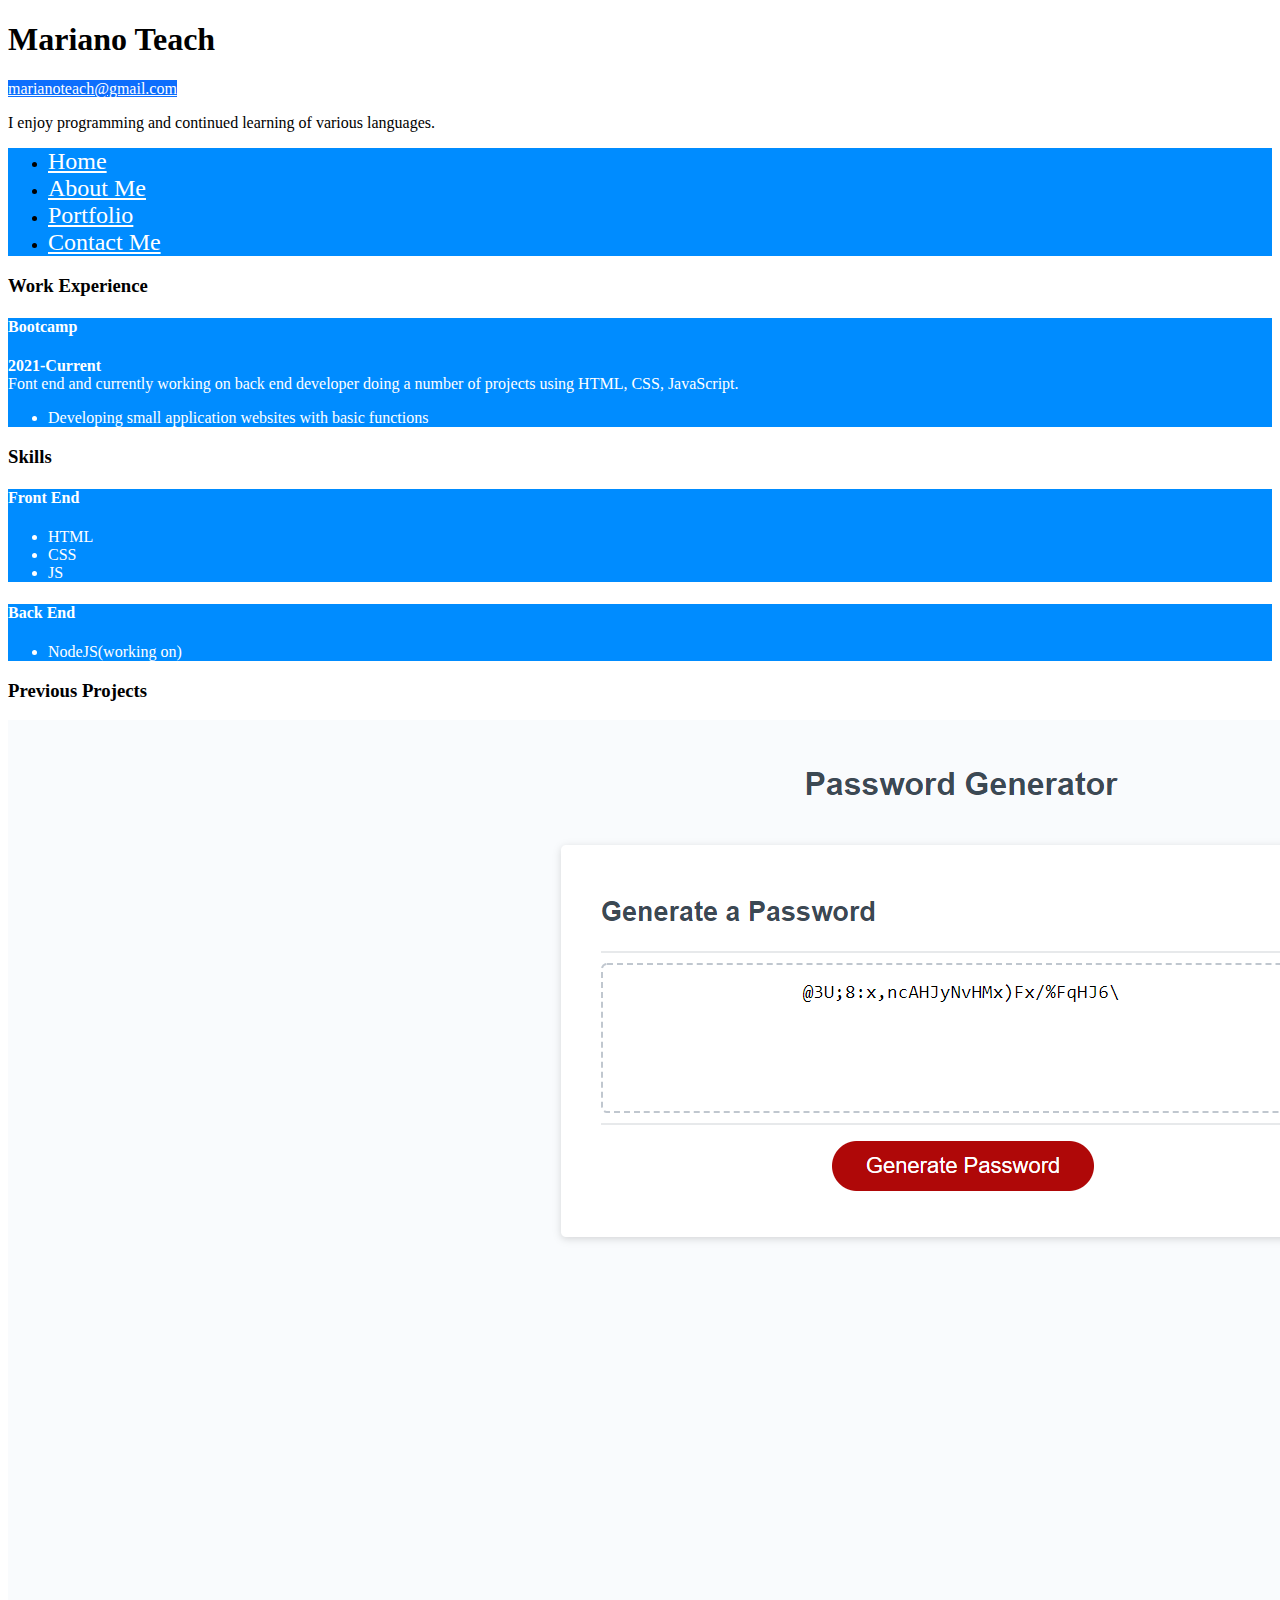
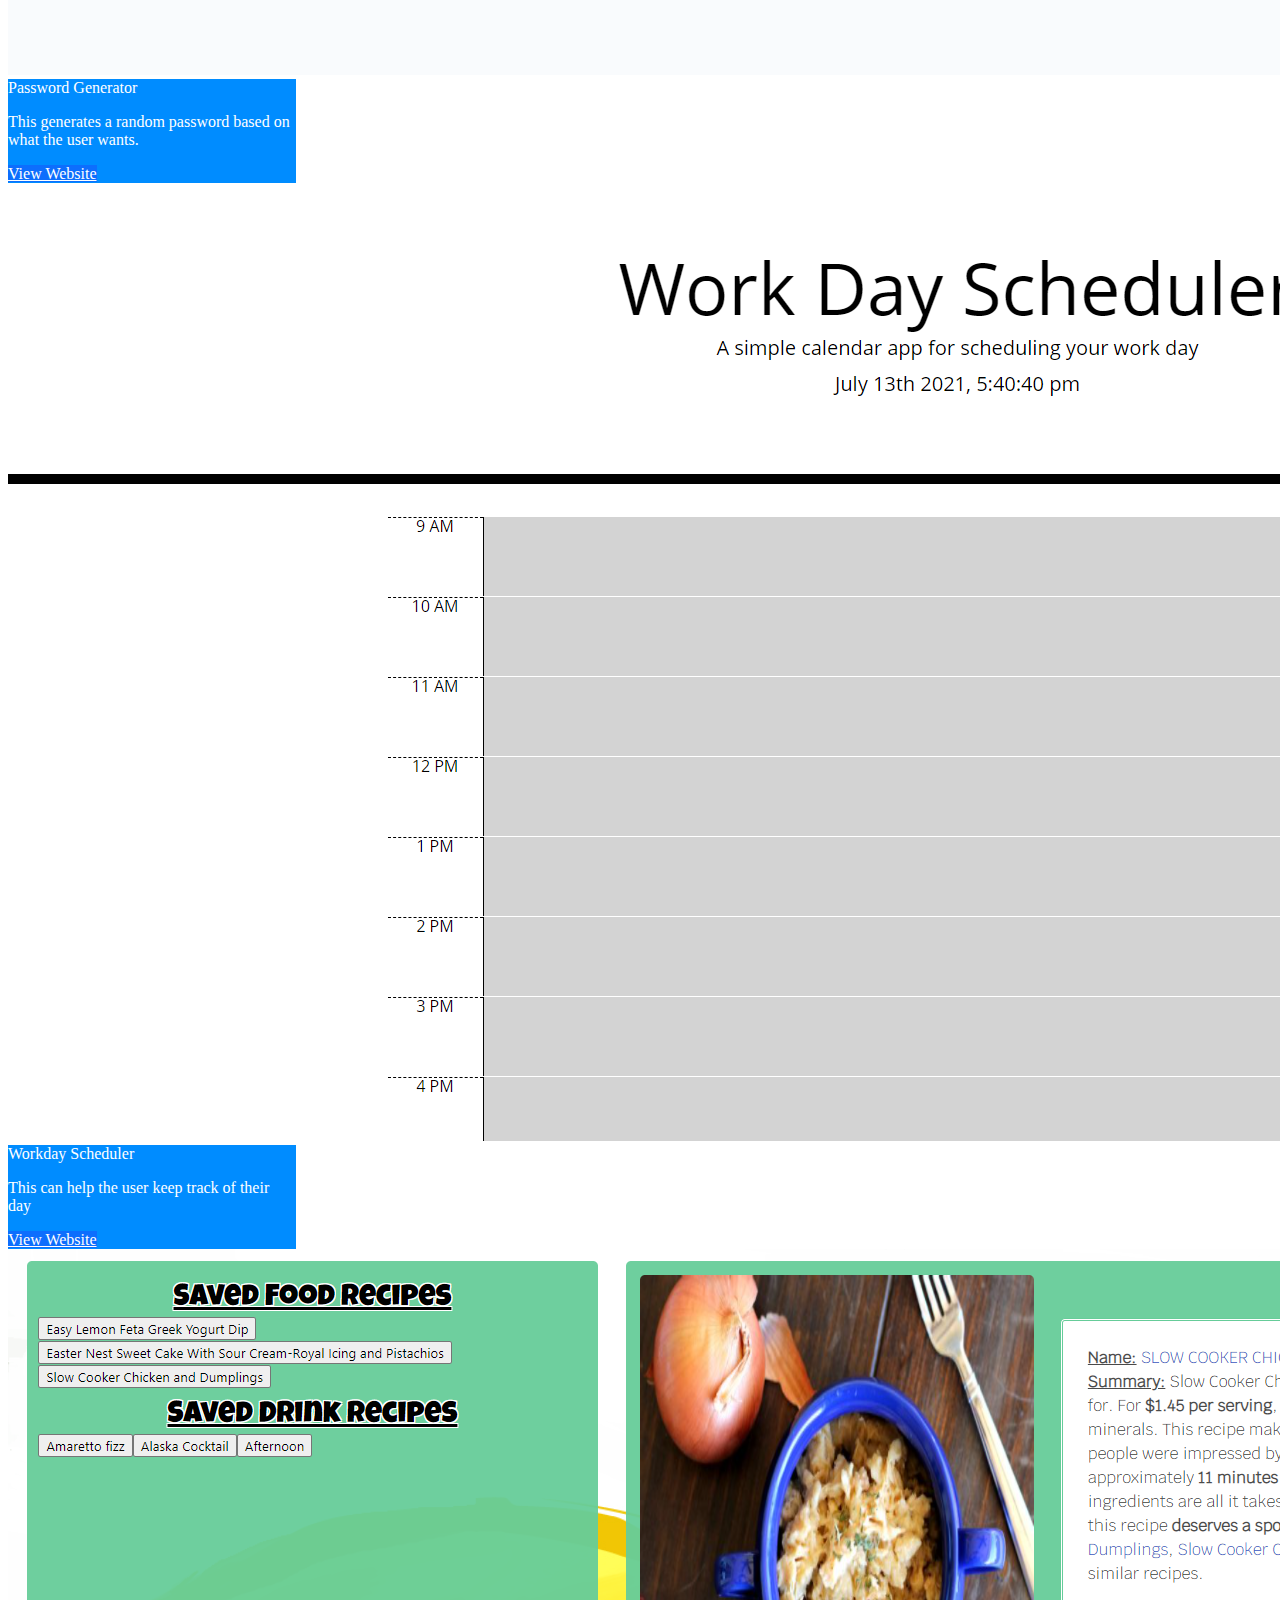
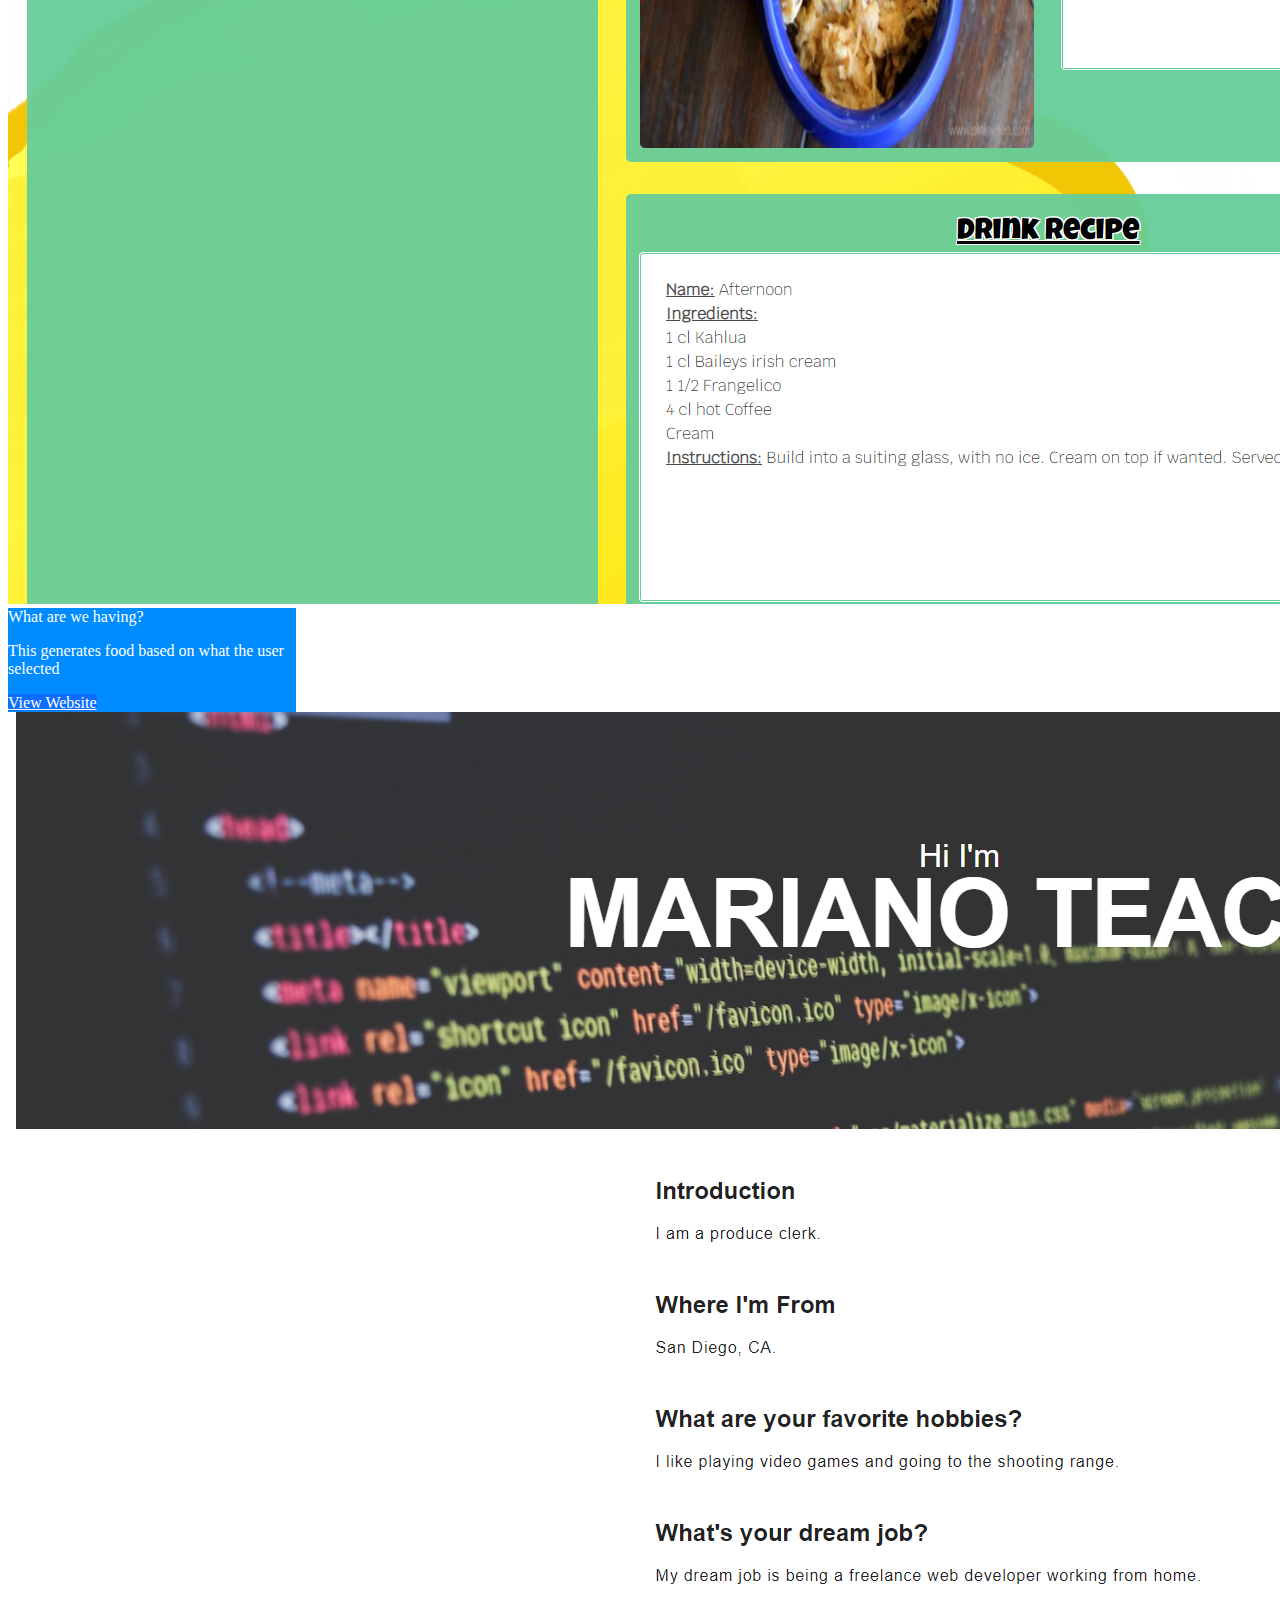
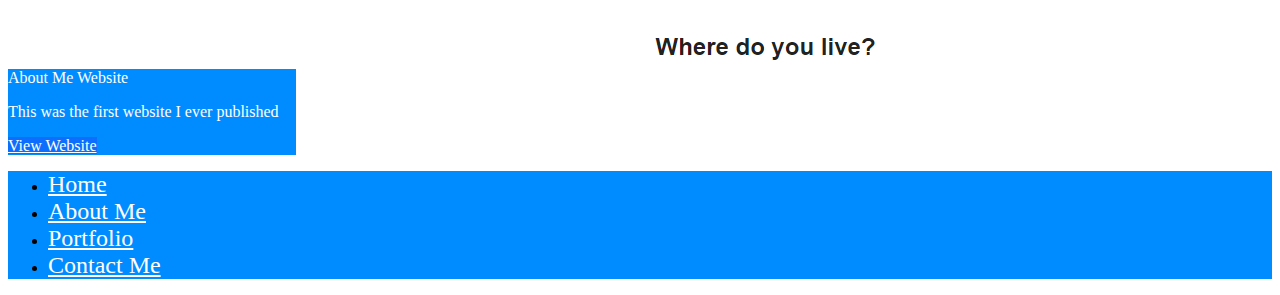
==== commit 876ebd56: "adding more color to css" ====
--- a/index.html
+++ b/index.html
@@ -49,8 +49,6 @@
                 Font end and currently working on back end developer doing a number of projects using HTML, CSS, JavaScript.
                 </div>
             <ul class="list-group list-group-flush mt-2 ">
-                <li class="list-group-item custom-card-header">Developing small application websites with basic functions</li>
-                <li class="list-group-item custom-card-header">Developing small application websites with basic functions</li>
                 <li class="list-group-item custom-card-header">Developing small application websites with basic functions</li>
             </ul>
             </div>
--- a/style.css
+++ b/style.css
@@ -1,54 +1,52 @@
 :root {
-    --brown: #0d6efd;
-    --tan: #ffffff;
-    --teal: #008cff;
-    --lightteal: #ffffff;
-    --light: #0d6efd;
+    --blue: #0d6efd;
+    --white: #ffffff;
+    --lightblue: #008cff;
   }
   ::selection {
-    color: var(--brown);
-    background-color: var(--light);
+    color: var(--blue);
+    background-color: var(--blue);
   }
   
   .custom-navbar {
-    background-color: var(--teal);
+    background-color: var(--lightblue);
   }
   
   .custom-navbar a {
     font-size: 1.5rem;
-    color: var(--lightteal);
+    color: var(--white);
   }
   
   .custom-navbar a:hover {
-    color: var(--light);
+    color: var(--blue);
   }
   
   .custom-btn {
-    background-color: var(--brown);
-    color: var(--tan);
+    background-color: var(--blue);
+    color: var(--white);
   }
   
   .custom-btn:hover {
-    background-color: var(--tan);
-    color: var(--brown);
+    background-color: var(--white);
+    color: var(--blue);
   }
   
   .custom-card {
-    border-color: var(--teal);
-    color: var(--brown);
+    border-color: var(--lightblue);
+    color: var(--blue);
   }
   
   .custom-card-header {
-    background-color: var(--teal);
-    color: var(--lightteal);
+    background-color: var(--lightblue);
+    color: var(--white);
   }
 
   .custom-a {
-    background-color: var(--brown);
-    color: var(--tan);
+    background-color: var(--blue);
+    color: var(--white);
   }
 
   .custom-active {
-    background-color: var(--brown);
-    color: var(--tan);
+    background-color: var(--blue);
+    color: var(--white);
   }